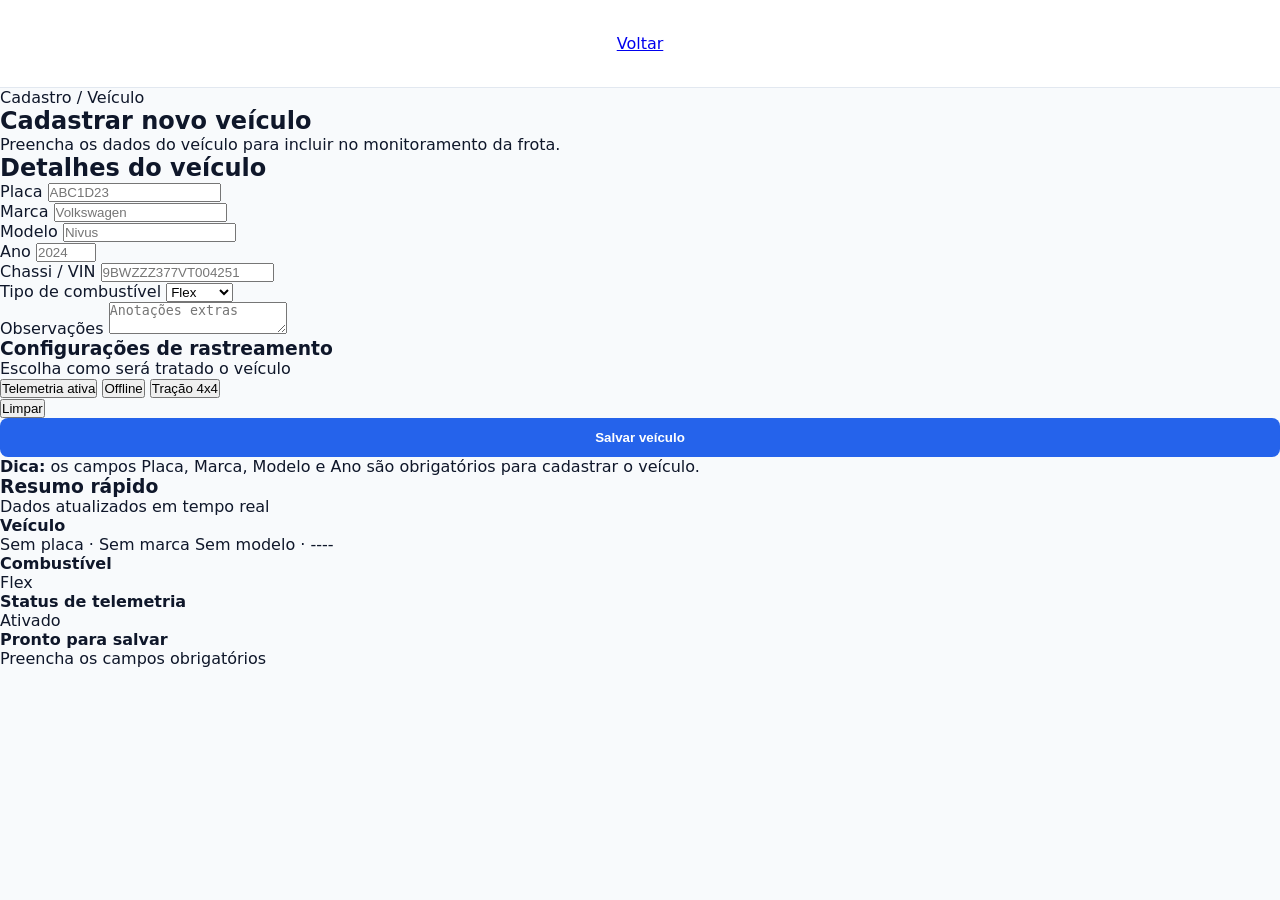
==== cadastro-veiculo.html @ 1d7da0a6 "Feat: Criação da tela Cadastro de Veiculo" ====
<!DOCTYPE html>
<html lang="pt-br">

<head>
    <meta charset="UTF-8">
    <meta name="viewport" content="width=device-width, initial-scale=1.0">
    <title>Cloko Tracking | Cadastro de Veículo</title>
    <link rel="stylesheet" href="./variables.css">
    <link rel="stylesheet" href="./footer.css">
    <link rel="stylesheet" href="./style.css">
    <link rel="stylesheet" href="./cadastroveiculo.css">
    <link rel="stylesheet" href="https://cdn.jsdelivr.net/npm/bootstrap-icons@1.10.5/font/bootstrap-icons.css">
</head>

<body>
    <header>
        <div class="navbar">
            <div class="container" style="display:flex; justify-content:space-between; align-items:center; padding: 18px 0;">
                <a href="./index.html" class="btn-secondary">Voltar</a>
            </div>
        </div>
    </header>

    <main>
        <section class="vehicle-registration-page">
            <div class="page-header">
                <div>
                    <div class="breadcrumbs">Cadastro / Veículo</div>
                    <h1>Cadastrar novo veículo</h1>
                    <p class="page-description">Preencha os dados do veículo para incluir no monitoramento da frota.</p>
                </div>
            </div>

            <div class="registration-grid">
                <div class="panel">
                    <h2>Detalhes do veículo</h2>

                    <form class="vehicle-form">
                        <div class="form-row">
                            <div class="field-group">
                                <label for="plate">Placa</label>
                                <input id="plate" name="plate" type="text" placeholder="ABC1D23" required>
                            </div>

                            <div class="field-group">
                                <label for="brand">Marca</label>
                                <input id="brand" name="brand" type="text" placeholder="Volkswagen" required>
                            </div>
                        </div>

                        <div class="form-row">
                            <div class="field-group">
                                <label for="model">Modelo</label>
                                <input id="model" name="model" type="text" placeholder="Nivus" required>
                            </div>

                            <div class="field-group">
                                <label for="year">Ano</label>
                                <input id="year" name="year" type="number" min="1990" max="2026" placeholder="2024" required>
                            </div>
                        </div>

                        <div class="form-row">
                            <div class="field-group">
                                <label for="vin">Chassi / VIN</label>
                                <input id="vin" name="vin" type="text" placeholder="9BWZZZ377VT004251">
                            </div>

                            <div class="field-group">
                                <label for="fuel">Tipo de combustível</label>
                                <select id="fuel" name="fuel">
                                    <option value="Flex">Flex</option>
                                    <option value="Diesel">Diesel</option>
                                    <option value="Elétrico">Elétrico</option>
                                    <option value="Gás">Gás</option>
                                </select>
                            </div>
                        </div>

                        <div class="form-row full">
                            <div class="field-group">
                                <label for="obs">Observações</label>
                                <textarea id="obs" name="obs" placeholder="Anotações extras"></textarea>
                            </div>
                        </div>

                        <div class="panel section-title">
                            <h3>Configurações de rastreamento</h3>
                            <span>Escolha como será tratado o veículo</span>
                        </div>

                        <div class="quick-toggle">
                            <button type="button" class="toggle-btn active" data-toggle="sim">Telemetria ativa</button>
                            <button type="button" class="toggle-btn" data-toggle="nao">Offline</button>
                            <button type="button" class="toggle-btn" data-toggle="truck">Tração 4x4</button>
                        </div>

                        <div class="form-actions">
                            <button type="reset" class="btn-secondary">Limpar</button>
                            <button type="submit" class="btn-primary">Salvar veículo</button>
                        </div>
                    </form>

                    <div class="help-note">
                        <strong>Dica:</strong> os campos Placa, Marca, Modelo e Ano são obrigatórios para cadastrar o veículo.
                    </div>
                </div>

                <aside class="panel summary-card">
                    <div class="section-title">
                        <h3>Resumo rápido</h3>
                        <span>Dados atualizados em tempo real</span>
                    </div>

                    <div class="summary-item highlight">
                        <strong>Veículo</strong>
                        <p class="summary-vehicle">Aguardando informações...</p>
                    </div>

                    <div class="summary-item">
                        <strong>Combustível</strong>
                        <p class="summary-fuel">Escolha o tipo de combustível</p>
                    </div>

                    <div class="summary-item">
                        <strong>Status de telemetria</strong>
                        <p class="summary-status">Ativado</p>
                    </div>

                    <div class="summary-item">
                        <strong>Pronto para salvar</strong>
                        <p class="summary-ready">Preencha os campos do formulário.</p>
                    </div>
                </aside>
            </div>
        </section>
    </main>

    <script>
        const form = document.querySelector('.vehicle-form');
        const summary = {
            vehicle: document.querySelector('.summary-vehicle'),
            fuel: document.querySelector('.summary-fuel'),
            status: document.querySelector('.summary-status'),
            ready: document.querySelector('.summary-ready')
        };

        const inputs = {
            plate: document.getElementById('plate'),
            brand: document.getElementById('brand'),
            model: document.getElementById('model'),
            year: document.getElementById('year'),
            fuel: document.getElementById('fuel'),
            obs: document.getElementById('obs')
        };

        const toggles = document.querySelectorAll('.quick-toggle button');
        let trackingStatus = 'Ativado';

        const updateSummary = () => {
            const plate = inputs.plate.value.trim() || 'Sem placa';
            const brand = inputs.brand.value.trim() || 'Sem marca';
            const model = inputs.model.value.trim() || 'Sem modelo';
            const year = inputs.year.value.trim() || '----';

            summary.vehicle.textContent = `${plate} · ${brand} ${model} · ${year}`;
            summary.fuel.textContent = inputs.fuel.value;
            summary.status.textContent = trackingStatus;
            summary.ready.textContent = (inputs.plate.value && inputs.brand.value && inputs.model.value && inputs.year.value)
                ? 'Pronto para salvar'
                : 'Preencha os campos obrigatórios';
        };

        toggles.forEach(button => {
            button.addEventListener('click', () => {
                toggles.forEach(btn => btn.classList.remove('active'));
                button.classList.add('active');

                if (button.dataset.toggle === 'sim') trackingStatus = 'Ativado';
                if (button.dataset.toggle === 'nao') trackingStatus = 'Offline';
                if (button.dataset.toggle === 'truck') trackingStatus = 'Tração 4x4';

                updateSummary();
            });
        });

        Object.values(inputs).forEach(input => {
            input.addEventListener('input', updateSummary);
        });

        form.addEventListener('submit', event => {
            event.preventDefault();

            if (!inputs.plate.value || !inputs.brand.value || !inputs.model.value || !inputs.year.value) {
                alert('Preencha os campos obrigatórios para cadastrar o veículo.');
                return;
            }

            alert(`Veículo ${inputs.plate.value.toUpperCase()} cadastrado com sucesso!`);
            form.reset();
            document.querySelector('.quick-toggle button[data-toggle="sim"]').click();
            updateSummary();
        });

        document.addEventListener('DOMContentLoaded', updateSummary);
    </script>
</body>

</html>
---- variables.css ----
* {
    margin: 0;
    padding: 0;
    box-sizing: border-box;
}
:root {
  --color-primary: #2563EB;
  --color-primary-hover: #1D4ED8;
  --color-secondary: #1E293B;
  --color-accent: #38BDF8;

  --color-success: #10B981;
  --color-error: #DC2626;
  --color-warning: #F59E0B;
  
  --status-offline: #9CA3AF;
  --status-offline-bg: #F3F4F6;

  --bg-app: #F8FAFC;
  --bg-panel: #FFFFFF;
  --bg-map-overlay: rgba(255, 255, 255, 0.9);
  --bg-input: #F1F5F9;

  --font-sans: 'Inter', system-ui, -apple-system, sans-serif;
  --font-mono: 'JetBrains Mono', 'Courier New', monospace;

  --text-primary: #0F172A;
  --text-secondary: #475569;
  --text-tertiary: #64748B;
  --text-inverse: #FFFFFF;

  --text-xs: 0.75rem;
  --text-sm: 0.875rem;
  --text-base: 1rem;
  --text-lg: 1.125rem;
  --text-xl: 1.25rem;
  --text-title: 2.5rem;

  --border-color: #E2E8F0;
  --border-radius-sm: 4px;
  --border-radius-md: 8px;
  --border-radius-lg: 12px;
  --border-radius-full: 5%;

  --space-1: 0.25rem;      
  --space-2: 0.5rem;       
  --space-3: 0.75rem;      
  --space-4: 1rem;
  --space-6: 1.5rem;
  --space-8: 2rem;
  --shadow-sm: 0 1px 2px 0 rgba(0, 0, 0, 0.05);
  --shadow-md: 0 4px 6px -1px rgba(0, 0, 0, 0.1);
}

@media (prefers-color-scheme: dark) {
  :root {
    --bg-app: #0F172A;
    --bg-panel: #1E293B;
    --text-primary: #F8FAFC;
    --text-secondary: #CBD5E1;
    --border-color: #334155;
  }
}
---- footer.css ----
.site-footer {
    width: 100%;
    background: var(--bg-app);
    color: var(--text-primary);
    font-size: 0.95rem;
    line-height: 1.5;
}

.site-footer .container {
    max-width: 1100px;
    margin: 0 auto;
    padding: 20px;
}

.footer-cta {
    background: linear-gradient(90deg, rgba(37, 99, 235, 0.05), rgba(56, 189, 248, 0.05));
    border-bottom: 1px solid var(--color-secondary);
    text-align: center;
}

.footer-cta h3 {
    color: var(--color-primary);
    margin-bottom: 5px;
}

.footer-content {
    display: flex;
    flex-wrap: wrap;
    gap: 40px;
    padding-top: 40px !important;
}

.footer-col {
    flex: 1;
    min-width: 200px;
}

.footer-col.about {
    flex: 1.5;
}

.footer-col h4,
.footer-col h5 {
    color: var(--color-primary);
    margin-bottom: 15px;
}

.footer-col ul {
    list-style: none;
    padding: 0;
}

.footer-col li {
    margin-bottom: 8px;
}

.footer-col a {
    color: inherit;
    text-decoration: none;
    transition: 0.2s;
}

.footer-col a:hover {
    color: var(--color-primary);
    text-decoration: underline;
}

.contact-form {
    display: flex;
    gap: 8px;
    margin: 15px 0;
}

.contact-form input {
    flex: 1;
    padding: 8px 12px;
    border: 1px solid var(--color-secondary);
    border-radius: 6px;
    background: #fff;
}

.btn-footer {
    background: var(--color-primary);
    color: white;
    border: none;
    padding: 8px 16px;
    border-radius: 6px;
    cursor: pointer;
}

.socials {
    display: flex;
    gap: 10px;
}

.socials a {
    width: 32px;
    height: 32px;
    display: flex;
    align-items: center;
    justify-content: center;
    background: var(--color-secondary);
    border-radius: 4px;
    font-size: 12px;
    font-weight: bold;
}

.footer-meta {
    display: flex;
    justify-content: space-between;
    align-items: center;
    border-top: 1px solid var(--color-secondary);
    margin-top: 30px !important;
    padding: 20px !important;
    flex-wrap: wrap;
    gap: 15px;
}

.footer-links {
    display: flex;
    gap: 20px;
}

@media (max-width: 768px) {

    .footer-content,
    .footer-meta {
        flex-direction: column;
        text-align: center;
    }

    .contact-form {
        flex-direction: column;
    }

    .socials {
        justify-content: center;
    }

    .footer-links {
        justify-content: center;
    }
}
---- style.css ----
body {
    font-family: var(--font-sans);
    background-color: var(--bg-app);
    color: var(--text-primary);
    min-height: 100vh;
}

/* Navbar */
.navbar {
    width: 100%;
    display: flex;
    justify-content: space-around;
    align-items: center;
    padding: var(--space-4);
    background-color: var(--bg-panel);
    border-bottom: 1px solid var(--border-color);
}

.navbar-left {
    display: flex;
    justify-content: space-around;
    align-items: center;
}

.navbar-left > a {
    margin: 0;
}

.navbar-center {
    /* flex: 1; */
    justify-content: center;
}

.navbar-left {
    gap: 16px;
}

.logo {
    width: 100px;
}

.search-bar {
    background-color: var(--status-offline);
    display: flex;
    align-items: center;
    gap: 8px;
    padding: 8px;
    border-radius: 14px;
}

.search-bar input{
    background-color: var(--status-offline);
    border: none;
    background: transparent;
    outline: none;
    
}

.nav-item {
    margin-left: var(--space-4);
    text-decoration: none;
    color: var(--text-primary);
    font-weight: 500;
}

.nav-item:hover {
    color: var(--color-primary);
}

/* Main */
.content {
    height: 90vh;
}

.introduction {
    display: flex;
    align-items: center;
    justify-content: space-between;
    gap: var(--space-8);
    padding: 0 8rem;
    min-height: 100vh;
}

.form-container {
    display: flex;
    flex-direction: column;
    justify-content: center;
}

.image-container {
    width: 50%;
    height: 60vh;
    background-color: var(--bg-input);
    border-radius: var(--border-radius-lg);
    border: 2px dashed var(--border-color);
}

.title {
    font-size: var(--text-title);
    color: var(--text-primary);
    font-weight: 800;
    line-height: 1.2;
    margin-bottom: var(--space-3);
    letter-spacing: -0.02em;
}

.title-legend {
    font-size: var(--text-lg);
    color: var(--text-secondary);
    line-height: 1.6;
    margin-bottom: var(--space-8);
    max-width: 90%;
}

.form-inputs-container {
    display: flex;
    flex-direction: column;
    gap: var(--space-4);
    max-width: 420px;
}

.form-inputs-container input {
    width: 100%;
    padding: var(--space-3) var(--space-4);
    font-size: var(--text-base);
    font-family: var(--font-sans);
    color: var(--text-primary);
    background-color: var(--bg-input);
    border: 1px solid var(--border-color);
    border-radius: var(--border-radius-md);
    outline: none;
    transition: all 0.2s ease-in-out;
}

.form-inputs-container input::placeholder {
    color: var(--text-tertiary);
}

.form-inputs-container input:focus {
    border-color: var(--color-primary);
    background-color: var(--bg-panel);
    box-shadow: 0 0 0 3px rgba(37, 99, 235, 0.2);
}

.btn-login {
    background-color: var(--color-primary);
    color: var(--text-inverse);
    font-size: var(--text-base);
    font-weight: 600;
    font-family: var(--font-sans);
    padding: var(--space-3) var(--space-4);
    margin-top: var(--space-2);
    border: none;
    border-radius: var(--border-radius-md);
    cursor: pointer;
    transition: all 0.2s ease;
    box-shadow: var(--shadow-sm);
    display: flex;
    justify-content: center;
    align-items: center;
}

.btn-login:hover {
    background-color: var(--color-primary-hover);
    box-shadow: var(--shadow-md);
    transform: translateY(-1px);
}

.btn-login:active {
    transform: translateY(1px);
}

.pricing {
    padding: var(--space-8) 20px;
    background: var(--bg-app);
}

.pricing-header {
    text-align: center;
    margin-bottom: var(--space-8);
}

.pricing-header h2 {
    font-size: var(--text-title);
    color: var(--text-primary);
    margin-bottom: var(--space-2);
}

.pricing-header p {
    color: var(--text-secondary);
}

.pricing-container {
    max-width: 1100px;
    margin: 0 auto;
    display: flex;
    flex-wrap: wrap;
    gap: var(--space-6);
    justify-content: center;
    align-items: stretch;
}

.pricing-card {
    flex: 1 1 calc(33.333% - var(--space-6));
    min-width: 280px;
    background: var(--bg-panel);
    border: 1px solid var(--border-color);
    border-radius: var(--border-radius-lg);
    padding: var(--space-8);
    display: flex;
    flex-direction: column;
    transition: transform 0.2s ease, box-shadow 0.2s ease;
}

.pricing-card:hover {
    transform: translateY(-4px);
    box-shadow: var(--shadow-md);
}

.pricing-card.featured {
    border: 2px solid var(--color-primary);
    position: relative;
    box-shadow: var(--shadow-md);
}

.pricing-card.featured .badge {
    position: absolute;
    top: -12px;
    left: 50%;
    transform: translateX(-50%);
    background: var(--color-primary);
    color: var(--text-inverse);
    padding: 4px 12px;
    border-radius: 20px;
    font-size: var(--text-xs);
    font-weight: 600;
}

.card-header h4 {
    color: var(--text-secondary);
    font-size: var(--text-lg);
    margin-bottom: var(--space-4);
}

.price {
    font-size: var(--text-title);
    font-weight: 700;
    color: var(--text-primary);
    margin-bottom: var(--space-6);
}

.price span {
    font-size: var(--text-sm);
    color: var(--text-tertiary);
    font-weight: 400;
}

.features {
    list-style: none;
    padding: 0;
    margin-bottom: var(--space-8);
    flex-grow: 1;
}

.features li {
    display: flex;
    align-items: center;
    gap: 8px;
    margin-bottom: var(--space-3);
    font-size: var(--text-sm);
    color: var(--text-secondary);
}

.features li i {
    color: var(--color-success);
    font-size: 1.1rem;
}

.features li.disabled {
    opacity: 0.5;
    text-decoration: line-through;
}

.features li.disabled i {
    color: var(--status-offline);
}

.btn-primary {
    width: 100%;
    background: var(--color-primary);
    color: var(--text-inverse);
    border: none;
    padding: var(--space-3) var(--space-4);
    border-radius: var(--border-radius-md);
    font-weight: 600;
    cursor: pointer;
    transition: background 0.2s;
}

.btn-primary:hover {
    background: var(--color-primary-hover);
}

@media (max-width: 900px) {
    .pricing-card {
        flex: 1 1 calc(50% - var(--space-6));
    }
}

@media (max-width: 600px) {
    .pricing-card {
        flex: 1 1 100%;
    }

    .pricing-header h2 {
        font-size: var(--text-xl);
    }
}

.price-wrapper {
    display: flex;
    flex-direction: column;
    margin-bottom: var(--space-6);
    min-height: 80px;
}

.old-price {
    font-size: var(--text-base);
    color: var(--text-tertiary);
    text-decoration: line-through;
    margin-bottom: 2px;
}

.price-wrapper .price {
    margin-bottom: 0;
}

.pricing-card:not(:has(.old-price)) .price-wrapper {
    justify-content: flex-end;
}
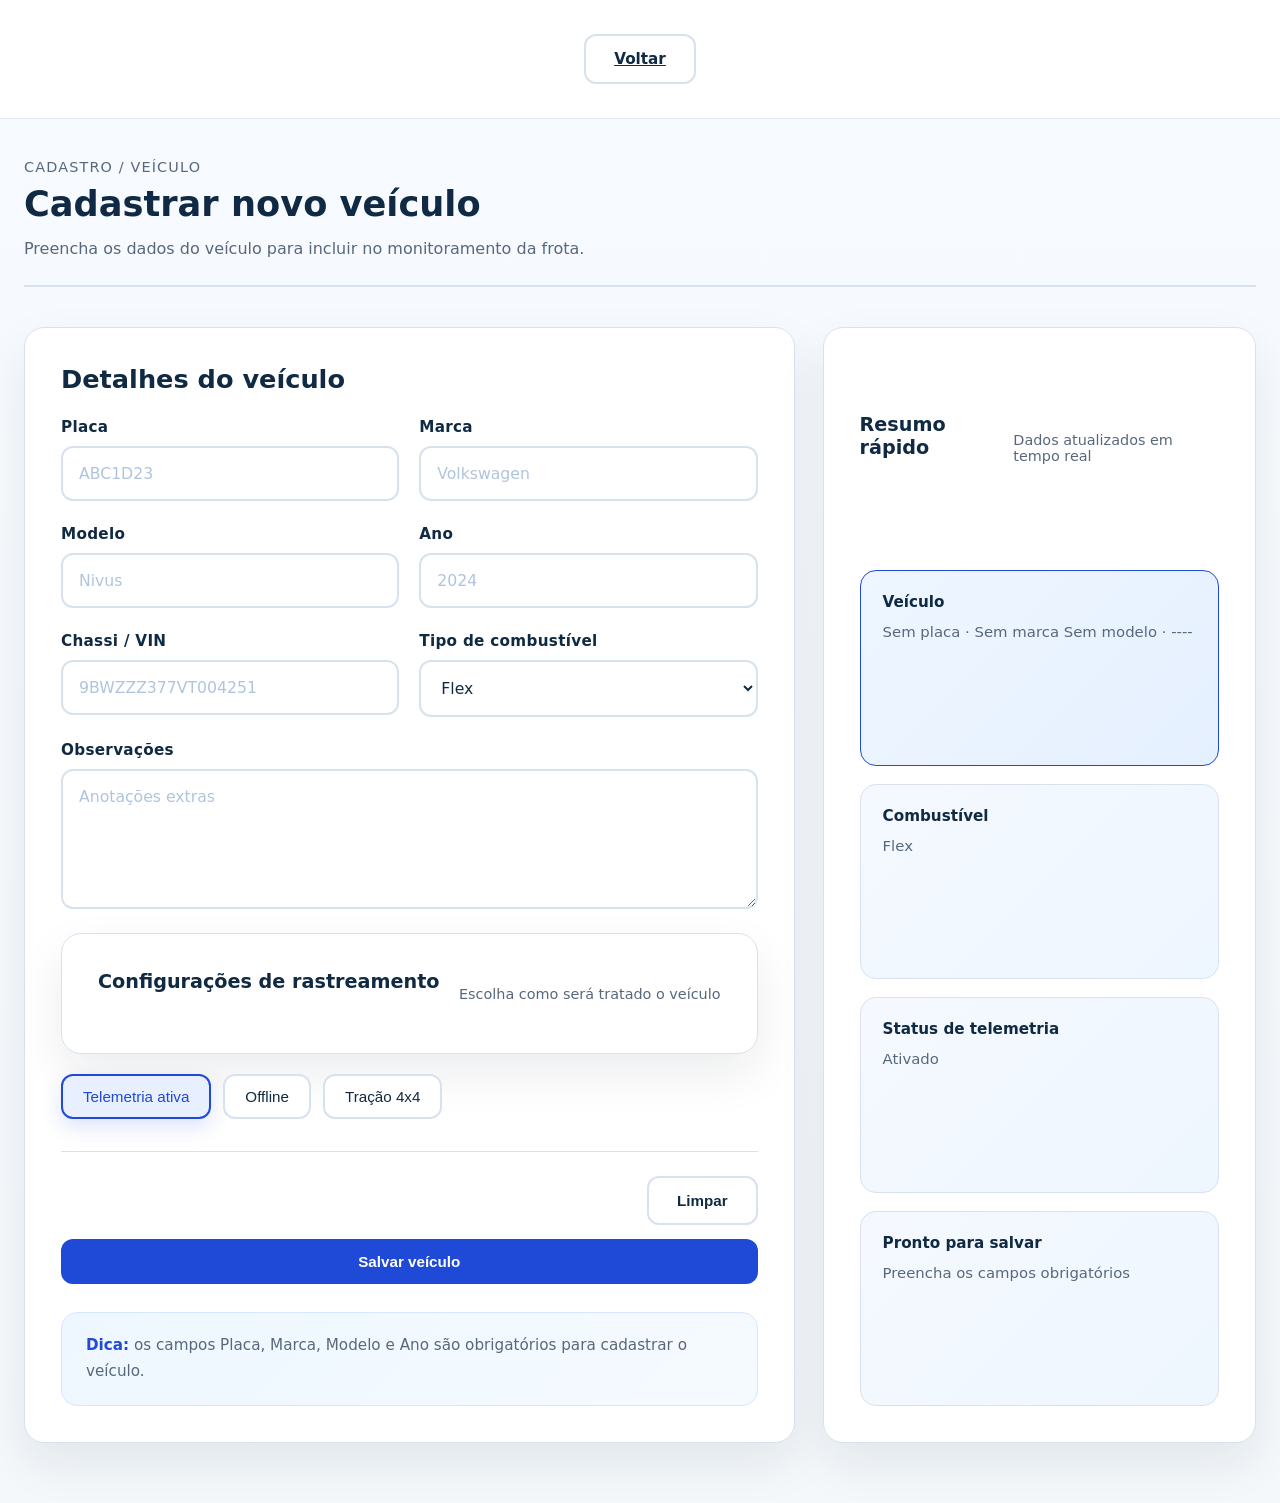
==== commit b25bb652: "Corrigido link no html cadastro de veiculo" ====
--- a/cadastro-veiculo.html
+++ b/cadastro-veiculo.html
@@ -8,7 +8,7 @@
     <link rel="stylesheet" href="./variables.css">
     <link rel="stylesheet" href="./footer.css">
     <link rel="stylesheet" href="./style.css">
-    <link rel="stylesheet" href="./cadastroveiculo.css">
+    <link rel="stylesheet" href="./cadastro-veiculo.css">
     <link rel="stylesheet" href="https://cdn.jsdelivr.net/npm/bootstrap-icons@1.10.5/font/bootstrap-icons.css">
 </head>
 
--- a/cadastro-veiculo.css
+++ b/cadastro-veiculo.css
@@ -0,0 +1,343 @@
+:root {
+    --bg: #f4f8fb;
+    --surface: #ffffff;
+    --primary: #1f4ad8;
+    --primary-soft: #e8efff;
+    --secondary: #34a853;
+    --accent: #f5a623;
+    --text: #102a43;
+    --muted: #58687c;
+    --border: #d8e2ef;
+    --shadow: 0 20px 48px rgba(15, 23, 42, 0.08);
+}
+
+body {
+    background: linear-gradient(180deg, #f7fbff 0%, var(--bg) 100%);
+    color: var(--text);
+    font-family: 'Inter', system-ui, sans-serif;
+    margin: 0;
+    min-height: 100vh;
+}
+
+.vehicle-registration-page {
+    padding: 40px 24px 60px;
+    max-width: 1400px;
+    margin: 0 auto;
+}
+
+.page-header {
+    display: flex;
+    align-items: center;
+    justify-content: space-between;
+    gap: 30px;
+    margin-bottom: 40px;
+    border-bottom: 2px solid var(--border);
+    padding-bottom: 24px;
+}
+
+.page-header > div {
+    flex: 1;
+}
+
+.page-header .breadcrumbs {
+    color: var(--muted);
+    font-size: 0.9rem;
+    text-transform: uppercase;
+    letter-spacing: 0.08em;
+    margin-bottom: 10px;
+}
+
+.page-header h1 {
+    margin: 0;
+    font-size: 2.2rem;
+    line-height: 1.1;
+    color: var(--text);
+}
+
+.page-description {
+    max-width: 600px;
+    color: var(--muted);
+    font-size: 1rem;
+    margin-top: 12px;
+    line-height: 1.6;
+}
+
+.registration-grid {
+    display: grid;
+    grid-template-columns: 1.6fr 0.9fr;
+    gap: 28px;
+}
+
+.panel {
+    background: var(--surface);
+    border: 1px solid var(--border);
+    border-radius: 20px;
+    box-shadow: var(--shadow);
+    padding: 36px;
+}
+
+.panel h2,
+.panel h3 {
+    margin: 0 0 24px;
+    color: var(--text);
+}
+
+.panel h2 {
+    font-size: 1.6rem;
+    font-weight: 700;
+}
+
+.panel h3 {
+    font-size: 1.2rem;
+    font-weight: 600;
+}
+
+.form-row {
+    display: grid;
+    grid-template-columns: repeat(2, minmax(0, 1fr));
+    gap: 20px;
+    margin-bottom: 24px;
+}
+
+.form-row.full {
+    grid-template-columns: 1fr;
+}
+
+.field-group {
+    display: flex;
+    flex-direction: column;
+    gap: 10px;
+}
+
+.field-group label {
+    font-size: 0.95rem;
+    color: var(--text);
+    font-weight: 600;
+    letter-spacing: 0.02em;
+}
+
+.field-group input,
+.field-group select,
+.field-group textarea {
+    width: 100%;
+    border: 2px solid var(--border);
+    border-radius: 12px;
+    padding: 16px 16px;
+    background: #fff;
+    color: var(--text);
+    font-size: 0.98rem;
+    font-family: 'Inter', system-ui, sans-serif;
+    transition: all 0.3s ease;
+}
+
+.field-group input::placeholder,
+.field-group select::placeholder,
+.field-group textarea::placeholder {
+    color: #b0c4de;
+}
+
+.field-group input:hover,
+.field-group select:hover,
+.field-group textarea:hover {
+    border-color: #a8c5ff;
+    background: #fafbff;
+}
+
+.field-group input:focus,
+.field-group select:focus,
+.field-group textarea:focus {
+    outline: none;
+    border-color: var(--primary);
+    box-shadow: 0 0 0 5px rgba(31, 74, 216, 0.15);
+    background: #fff;
+}
+
+.field-group textarea {
+    min-height: 140px;
+    resize: vertical;
+}
+
+.section-divider {
+    margin: 32px 0;
+    border-top: 1px solid var(--border);
+    padding-top: 28px;
+}
+
+.quick-toggle {
+    display: flex;
+    flex-wrap: wrap;
+    gap: 12px;
+    margin-top: 12px;
+}
+
+.quick-toggle button {
+    border: 2px solid var(--border);
+    border-radius: 12px;
+    background: #fff;
+    color: var(--text);
+    padding: 12px 20px;
+    cursor: pointer;
+    font-weight: 500;
+    font-size: 0.95rem;
+    transition: all 0.25s ease;
+}
+
+.quick-toggle button:hover {
+    border-color: #a8c5ff;
+    background: #f5f8ff;
+}
+
+.quick-toggle button.active {
+    border-color: var(--primary);
+    background: var(--primary-soft);
+    color: var(--primary);
+    box-shadow: 0 8px 20px rgba(31, 74, 216, 0.15);
+}
+
+.panel .section-title {
+    display: flex;
+    align-items: center;
+    justify-content: space-between;
+    gap: 16px;
+    margin-bottom: 20px;
+}
+
+.panel .section-title span {
+    color: var(--muted);
+    font-size: 0.9rem;
+}
+
+.summary-card {
+    display: grid;
+    gap: 18px;
+}
+
+.summary-card .summary-item {
+    background: linear-gradient(135deg, #f5f9ff 0%, #eef6ff 100%);
+    border-radius: 16px;
+    padding: 22px;
+    border: 1px solid var(--border);
+    transition: all 0.3s ease;
+}
+
+.summary-card .summary-item:hover {
+    border-color: var(--primary-soft);
+    box-shadow: 0 6px 16px rgba(31, 74, 216, 0.08);
+}
+
+.summary-card .summary-item strong {
+    display: block;
+    margin-bottom: 10px;
+    color: var(--text);
+    font-size: 0.95rem;
+}
+
+.summary-card .summary-item p {
+    margin: 0;
+    color: var(--muted);
+    font-size: 0.93rem;
+    line-height: 1.6;
+}
+
+.summary-card .summary-item.highlight {
+    background: linear-gradient(135deg, #eef6ff 0%, #e5f0ff 100%);
+    border-color: var(--primary);
+}
+
+.form-actions {
+    display: flex;
+    align-items: center;
+    justify-content: flex-end;
+    gap: 14px;
+    margin-top: 32px;
+    padding-top: 24px;
+    border-top: 1px solid var(--border);
+    flex-wrap: wrap;
+}
+
+.btn-secondary,
+.btn-primary {
+    border: none;
+    border-radius: 12px;
+    padding: 14px 28px;
+    font-weight: 600;
+    cursor: pointer;
+    transition: all 0.3s ease;
+    font-size: 0.95rem;
+}
+
+.btn-secondary {
+    background: #fff;
+    color: var(--text);
+    border: 2px solid var(--border);
+}
+
+.btn-secondary:hover {
+    border-color: var(--muted);
+    background: #f8f9fa;
+}
+
+.btn-primary {
+    background: var(--primary);
+    color: #fff;
+}
+
+.btn-primary:hover {
+    background: #1839a8;
+    box-shadow: 0 12px 32px rgba(31, 74, 216, 0.25);
+    transform: translateY(-2px);
+}
+
+.help-note {
+    margin-top: 28px;
+    padding: 20px 24px;
+    border-radius: 16px;
+    background: linear-gradient(135deg, #eef7ff 0%, #f5faff 100%);
+    color: var(--muted);
+    border: 1px solid #d7e6ff;
+    font-size: 0.95rem;
+    line-height: 1.7;
+}
+
+.help-note strong {
+    color: var(--primary);
+    font-weight: 600;
+}
+
+@media (max-width: 1024px) {
+    .registration-grid {
+        grid-template-columns: 1fr;
+    }
+
+    .form-row {
+        grid-template-columns: 1fr;
+    }
+
+    .page-header {
+        flex-direction: column;
+        align-items: flex-start;
+    }
+}
+
+@media (max-width: 768px) {
+    .vehicle-registration-page {
+        padding: 28px 16px 48px;
+    }
+
+    .panel {
+        padding: 24px;
+    }
+
+    .page-header h1 {
+        font-size: 1.8rem;
+    }
+
+    .form-actions {
+        flex-direction: column-reverse;
+    }
+
+    .form-actions button,
+    .form-actions a {
+        width: 100%;
+    }
+}
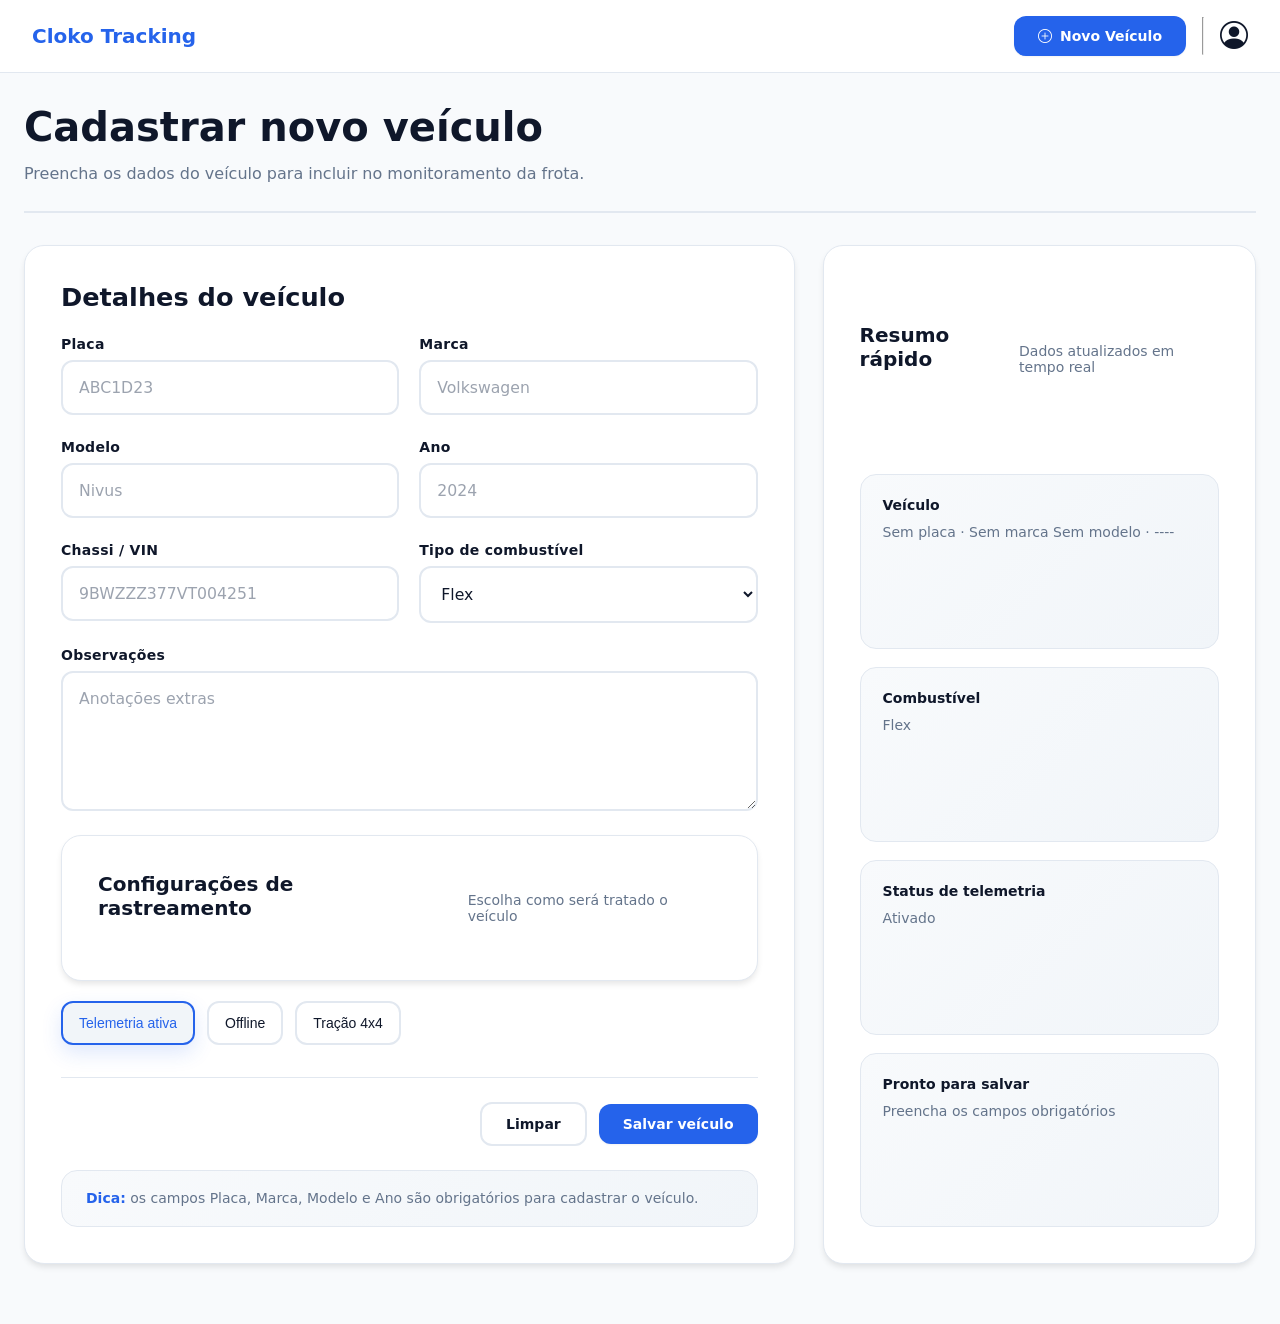
==== commit bc12f572: "refator: refatora css para usar as variáveis do projeto" ====
--- a/cadastro-veiculo.html
+++ b/cadastro-veiculo.html
@@ -6,8 +6,8 @@
     <meta name="viewport" content="width=device-width, initial-scale=1.0">
     <title>Cloko Tracking | Cadastro de Veículo</title>
     <link rel="stylesheet" href="./variables.css">
-    <link rel="stylesheet" href="./footer.css">
-    <link rel="stylesheet" href="./style.css">
+    <link rel="stylesheet" href="./static/css/base.css">
+    <link rel="stylesheet" href="./static/css/navbar.css">
     <link rel="stylesheet" href="./cadastro-veiculo.css">
     <link rel="stylesheet" href="https://cdn.jsdelivr.net/npm/bootstrap-icons@1.10.5/font/bootstrap-icons.css">
 </head>
@@ -15,8 +15,20 @@
 <body>
     <header>
         <div class="navbar">
-            <div class="container" style="display:flex; justify-content:space-between; align-items:center; padding: 18px 0;">
-                <a href="./index.html" class="btn-secondary">Voltar</a>
+            <a href="./pages/dashboard/dashboard.html">
+                <h1>Cloko Tracking</h1>
+            </a>
+            <div class="navbar-tools">
+                <button class="btn btn btn-primary">
+                    <i class="bi bi-plus-circle"></i>
+                    Novo Veículo
+                </button>
+                <hr>
+                <div>
+                    <a class="navbar-profile-link" href="./config.html">
+                        <i class="bi bi-person-circle"></i>
+                    </a>
+                </div>
             </div>
         </div>
     </header>
@@ -25,7 +37,6 @@
         <section class="vehicle-registration-page">
             <div class="page-header">
                 <div>
-                    <div class="breadcrumbs">Cadastro / Veículo</div>
                     <h1>Cadastrar novo veículo</h1>
                     <p class="page-description">Preencha os dados do veículo para incluir no monitoramento da frota.</p>
                 </div>
@@ -96,8 +107,8 @@
                         </div>
 
                         <div class="form-actions">
-                            <button type="reset" class="btn-secondary">Limpar</button>
-                            <button type="submit" class="btn-primary">Salvar veículo</button>
+                            <button type="reset" class="btn btn-secondary">Limpar</button>
+                            <button type="submit" class="btn btn-primary">Salvar veículo</button>
                         </div>
                     </form>
 
--- a/variables.css
+++ b/variables.css
@@ -55,6 +55,7 @@
 @media (prefers-color-scheme: dark) {
   :root {
     --bg-app: #0F172A;
+    --bg-input: #0F172A;
     --bg-panel: #1E293B;
     --text-primary: #F8FAFC;
     --text-secondary: #CBD5E1;
--- a/static/css/base.css
+++ b/static/css/base.css
@@ -0,0 +1,44 @@
+body {
+    font-family: var(--font-sans);
+    background-color: var(--bg-app);
+    color: var(--text-primary);
+    margin: 0;
+}
+
+.text-warning {
+    color: var(--color-warning);
+}
+
+.text-error {
+    color: var(--color-error);
+}
+
+.font-bold {
+    font-weight: bold;
+}
+
+.btn {
+    font-family: inherit;
+    padding: var(--space-2) var(--space-4);
+    border-radius: var(--border-radius-md);
+    font-size: var(--text-sm);
+    font-weight: 600;
+    cursor: pointer;
+    border: none;
+    transition: all 0.2s ease;
+    display: inline-flex;
+    align-items: center;
+    gap: var(--space-2);
+}
+
+.btn-primary {
+    background-color: var(--color-primary);
+    color: var(--text-inverse);
+    box-shadow: var(--shadow-sm);
+}
+
+.btn-primary:hover {
+    background-color: var(--color-primary-hover);
+    transform: translateY(-1px);
+    box-shadow: var(--shadow-md);
+}
--- a/static/css/navbar.css
+++ b/static/css/navbar.css
@@ -0,0 +1,46 @@
+:root {
+    --navbar-profile-size: 1.75rem;
+}
+
+.navbar {
+    background-color: var(--bg-panel);
+    padding: var(--space-4) var(--space-8);
+    border-bottom: 1px solid var(--border-color);
+    display: flex;
+    justify-content: space-between;
+    align-items: center;
+    position: sticky;
+    top: 0;
+    z-index: 20;
+}
+
+.navbar>a {
+    text-decoration: none;
+}
+
+.navbar h1 {
+    text-decoration: none;
+    font-size: var(--text-xl);
+    font-weight: 600;
+    color: var(--color-primary);
+    margin: 0;
+}
+
+
+.navbar-tools {
+    display: flex;
+    gap: var(--space-4);
+    align-items: center;
+}
+
+.navbar-tools>hr {
+    height: calc(var(--navbar-profile-size) + 10px);
+}
+
+.navbar-profile-link {
+    font-size: var(--navbar-profile-size);
+    color: var(--text-primary);
+    display: block;
+    height: 100%;
+    text-decoration: none;
+}
--- a/cadastro-veiculo.css
+++ b/cadastro-veiculo.css
@@ -1,26 +1,5 @@
-:root {
-    --bg: #f4f8fb;
-    --surface: #ffffff;
-    --primary: #1f4ad8;
-    --primary-soft: #e8efff;
-    --secondary: #34a853;
-    --accent: #f5a623;
-    --text: #102a43;
-    --muted: #58687c;
-    --border: #d8e2ef;
-    --shadow: 0 20px 48px rgba(15, 23, 42, 0.08);
-}
-
-body {
-    background: linear-gradient(180deg, #f7fbff 0%, var(--bg) 100%);
-    color: var(--text);
-    font-family: 'Inter', system-ui, sans-serif;
-    margin: 0;
-    min-height: 100vh;
-}
-
 .vehicle-registration-page {
-    padding: 40px 24px 60px;
+    padding: var(--space-8) var(--space-6) 60px;
     max-width: 1400px;
     margin: 0 auto;
 }
@@ -30,9 +9,9 @@
     align-items: center;
     justify-content: space-between;
     gap: 30px;
-    margin-bottom: 40px;
-    border-bottom: 2px solid var(--border);
-    padding-bottom: 24px;
+    margin-bottom: var(--space-8);
+    border-bottom: 2px solid var(--border-color);
+    padding-bottom: var(--space-6);
 }
 
 .page-header > div {
@@ -40,25 +19,25 @@
 }
 
 .page-header .breadcrumbs {
-    color: var(--muted);
-    font-size: 0.9rem;
+    color: var(--text-tertiary);
+    font-size: var(--text-sm);
     text-transform: uppercase;
     letter-spacing: 0.08em;
-    margin-bottom: 10px;
+    margin-bottom: var(--space-2);
 }
 
 .page-header h1 {
     margin: 0;
-    font-size: 2.2rem;
+    font-size: var(--text-title);
     line-height: 1.1;
-    color: var(--text);
+    color: var(--text-primary);
 }
 
 .page-description {
     max-width: 600px;
-    color: var(--muted);
-    font-size: 1rem;
-    margin-top: 12px;
+    color: var(--text-tertiary);
+    font-size: var(--text-base);
+    margin-top: var(--space-3);
     line-height: 1.6;
 }
 
@@ -69,17 +48,17 @@
 }
 
 .panel {
-    background: var(--surface);
-    border: 1px solid var(--border);
+    background: var(--bg-panel);
+    border: 1px solid var(--border-color);
     border-radius: 20px;
-    box-shadow: var(--shadow);
+    box-shadow: var(--shadow-md);
     padding: 36px;
 }
 
 .panel h2,
 .panel h3 {
-    margin: 0 0 24px;
-    color: var(--text);
+    margin: 0 0 var(--space-6);
+    color: var(--text-primary);
 }
 
 .panel h2 {
@@ -88,7 +67,7 @@
 }
 
 .panel h3 {
-    font-size: 1.2rem;
+    font-size: var(--text-xl);
     font-weight: 600;
 }
 
@@ -96,7 +75,7 @@
     display: grid;
     grid-template-columns: repeat(2, minmax(0, 1fr));
     gap: 20px;
-    margin-bottom: 24px;
+    margin-bottom: var(--space-6);
 }
 
 .form-row.full {
@@ -106,12 +85,12 @@
 .field-group {
     display: flex;
     flex-direction: column;
-    gap: 10px;
+    gap: var(--space-2);
 }
 
 .field-group label {
-    font-size: 0.95rem;
-    color: var(--text);
+    font-size: var(--text-sm);
+    color: var(--text-primary);
     font-weight: 600;
     letter-spacing: 0.02em;
 }
@@ -120,36 +99,36 @@
 .field-group select,
 .field-group textarea {
     width: 100%;
-    border: 2px solid var(--border);
-    border-radius: 12px;
-    padding: 16px 16px;
-    background: #fff;
-    color: var(--text);
+    border: 2px solid var(--border-color);
+    border-radius: var(--border-radius-lg);
+    padding: var(--space-4);
+    background: var(--bg-panel);
+    color: var(--text-primary);
     font-size: 0.98rem;
-    font-family: 'Inter', system-ui, sans-serif;
+    font-family: var(--font-sans);
     transition: all 0.3s ease;
 }
 
 .field-group input::placeholder,
 .field-group select::placeholder,
 .field-group textarea::placeholder {
-    color: #b0c4de;
+    color: var(--status-offline);
 }
 
 .field-group input:hover,
 .field-group select:hover,
 .field-group textarea:hover {
-    border-color: #a8c5ff;
-    background: #fafbff;
+    border-color: var(--color-accent);
+    background: var(--bg-app);
 }
 
 .field-group input:focus,
 .field-group select:focus,
 .field-group textarea:focus {
     outline: none;
-    border-color: var(--primary);
-    box-shadow: 0 0 0 5px rgba(31, 74, 216, 0.15);
-    background: #fff;
+    border-color: var(--color-primary);
+    box-shadow: 0 0 0 5px rgba(37, 99, 235, 0.15);
+    background: var(--bg-panel);
 }
 
 .field-group textarea {
@@ -158,53 +137,53 @@
 }
 
 .section-divider {
-    margin: 32px 0;
-    border-top: 1px solid var(--border);
+    margin: var(--space-8) 0;
+    border-top: 1px solid var(--border-color);
     padding-top: 28px;
 }
 
 .quick-toggle {
     display: flex;
     flex-wrap: wrap;
-    gap: 12px;
-    margin-top: 12px;
+    gap: var(--space-3);
+    margin-top: var(--space-3);
 }
 
 .quick-toggle button {
-    border: 2px solid var(--border);
-    border-radius: 12px;
-    background: #fff;
-    color: var(--text);
-    padding: 12px 20px;
+    border: 2px solid var(--border-color);
+    border-radius: var(--border-radius-lg);
+    background: var(--bg-panel);
+    color: var(--text-primary);
+    padding: var(--space-3) var(--space-4);
     cursor: pointer;
     font-weight: 500;
-    font-size: 0.95rem;
+    font-size: var(--text-sm);
     transition: all 0.25s ease;
 }
 
 .quick-toggle button:hover {
-    border-color: #a8c5ff;
-    background: #f5f8ff;
+    border-color: var(--color-accent);
+    background: var(--bg-app);
 }
 
 .quick-toggle button.active {
-    border-color: var(--primary);
-    background: var(--primary-soft);
-    color: var(--primary);
-    box-shadow: 0 8px 20px rgba(31, 74, 216, 0.15);
+    border-color: var(--color-primary);
+    background: var(--bg-input);
+    color: var(--color-primary);
+    box-shadow: 0 8px 20px rgba(37, 99, 235, 0.15);
 }
 
 .panel .section-title {
     display: flex;
     align-items: center;
     justify-content: space-between;
-    gap: 16px;
+    gap: var(--space-4);
     margin-bottom: 20px;
 }
 
 .panel .section-title span {
-    color: var(--muted);
-    font-size: 0.9rem;
+    color: var(--text-tertiary);
+    font-size: var(--text-sm);
 }
 
 .summary-card {
@@ -213,94 +192,87 @@
 }
 
 .summary-card .summary-item {
-    background: linear-gradient(135deg, #f5f9ff 0%, #eef6ff 100%);
+    background: linear-gradient(135deg, var(--bg-app) 0%, var(--bg-input) 100%);
     border-radius: 16px;
     padding: 22px;
-    border: 1px solid var(--border);
+    border: 1px solid var(--border-color);
     transition: all 0.3s ease;
 }
 
 .summary-card .summary-item:hover {
-    border-color: var(--primary-soft);
-    box-shadow: 0 6px 16px rgba(31, 74, 216, 0.08);
+    border-color: var(--color-accent);
+    box-shadow: 0 6px 16px rgba(37, 99, 235, 0.08);
 }
 
 .summary-card .summary-item strong {
     display: block;
-    margin-bottom: 10px;
-    color: var(--text);
-    font-size: 0.95rem;
+    margin-bottom: var(--space-2);
+    color: var(--text-primary);
+    font-size: var(--text-sm);
 }
 
 .summary-card .summary-item p {
     margin: 0;
-    color: var(--muted);
-    font-size: 0.93rem;
+    color: var(--text-tertiary);
+    font-size: var(--text-sm);
     line-height: 1.6;
-}
-
-.summary-card .summary-item.highlight {
-    background: linear-gradient(135deg, #eef6ff 0%, #e5f0ff 100%);
-    border-color: var(--primary);
 }
 
 .form-actions {
     display: flex;
     align-items: center;
     justify-content: flex-end;
-    gap: 14px;
-    margin-top: 32px;
-    padding-top: 24px;
-    border-top: 1px solid var(--border);
+    gap: var(--space-3);
+    margin-top: var(--space-8);
+    padding-top: var(--space-6);
+    border-top: 1px solid var(--border-color);
     flex-wrap: wrap;
 }
 
-.btn-secondary,
-.btn-primary {
-    border: none;
-    border-radius: 12px;
-    padding: 14px 28px;
+.btn-secondary {
+    background: var(--bg-panel);
+    color: var(--text-primary);
+    border: 2px solid var(--border-color);
+    border-radius: var(--border-radius-lg);
+    padding: var(--space-3) var(--space-6);
     font-weight: 600;
     cursor: pointer;
     transition: all 0.3s ease;
-    font-size: 0.95rem;
-}
-
-.btn-secondary {
-    background: #fff;
-    color: var(--text);
-    border: 2px solid var(--border);
 }
 
 .btn-secondary:hover {
-    border-color: var(--muted);
-    background: #f8f9fa;
+    border-color: var(--text-tertiary);
+    background: var(--bg-app);
 }
 
 .btn-primary {
-    background: var(--primary);
-    color: #fff;
+    background: var(--color-primary);
+    color: var(--text-inverse);
+    border-radius: var(--border-radius-lg);
+    padding: var(--space-3) var(--space-6);
+    font-weight: 600;
+    cursor: pointer;
+    transition: all 0.3s ease;
 }
 
 .btn-primary:hover {
-    background: #1839a8;
-    box-shadow: 0 12px 32px rgba(31, 74, 216, 0.25);
-    transform: translateY(-2px);
+    background: var(--color-primary-hover);
+    box-shadow: 0 12px 32px rgba(37, 99, 235, 0.25);
 }
 
 .help-note {
-    margin-top: 28px;
-    padding: 20px 24px;
+    margin-top: var(--space-6);
+    padding: var(--space-4) var(--space-6);
     border-radius: 16px;
-    background: linear-gradient(135deg, #eef7ff 0%, #f5faff 100%);
-    color: var(--muted);
-    border: 1px solid #d7e6ff;
-    font-size: 0.95rem;
+    background: linear-gradient(135deg, var(--bg-app) 0%, var(--bg-input) 100%);
+    color: var(--text-tertiary);
+    border: 1px solid var(--border-color);
+    font-size: var(--text-sm);
     line-height: 1.7;
 }
 
 .help-note strong {
-    color: var(--primary);
+    color: var(--color-primary);
     font-weight: 600;
 }
 
@@ -321,11 +293,11 @@
 
 @media (max-width: 768px) {
     .vehicle-registration-page {
-        padding: 28px 16px 48px;
+        padding: var(--space-6) var(--space-4) var(--space-8);
     }
 
     .panel {
-        padding: 24px;
+        padding: var(--space-6);
     }
 
     .page-header h1 {
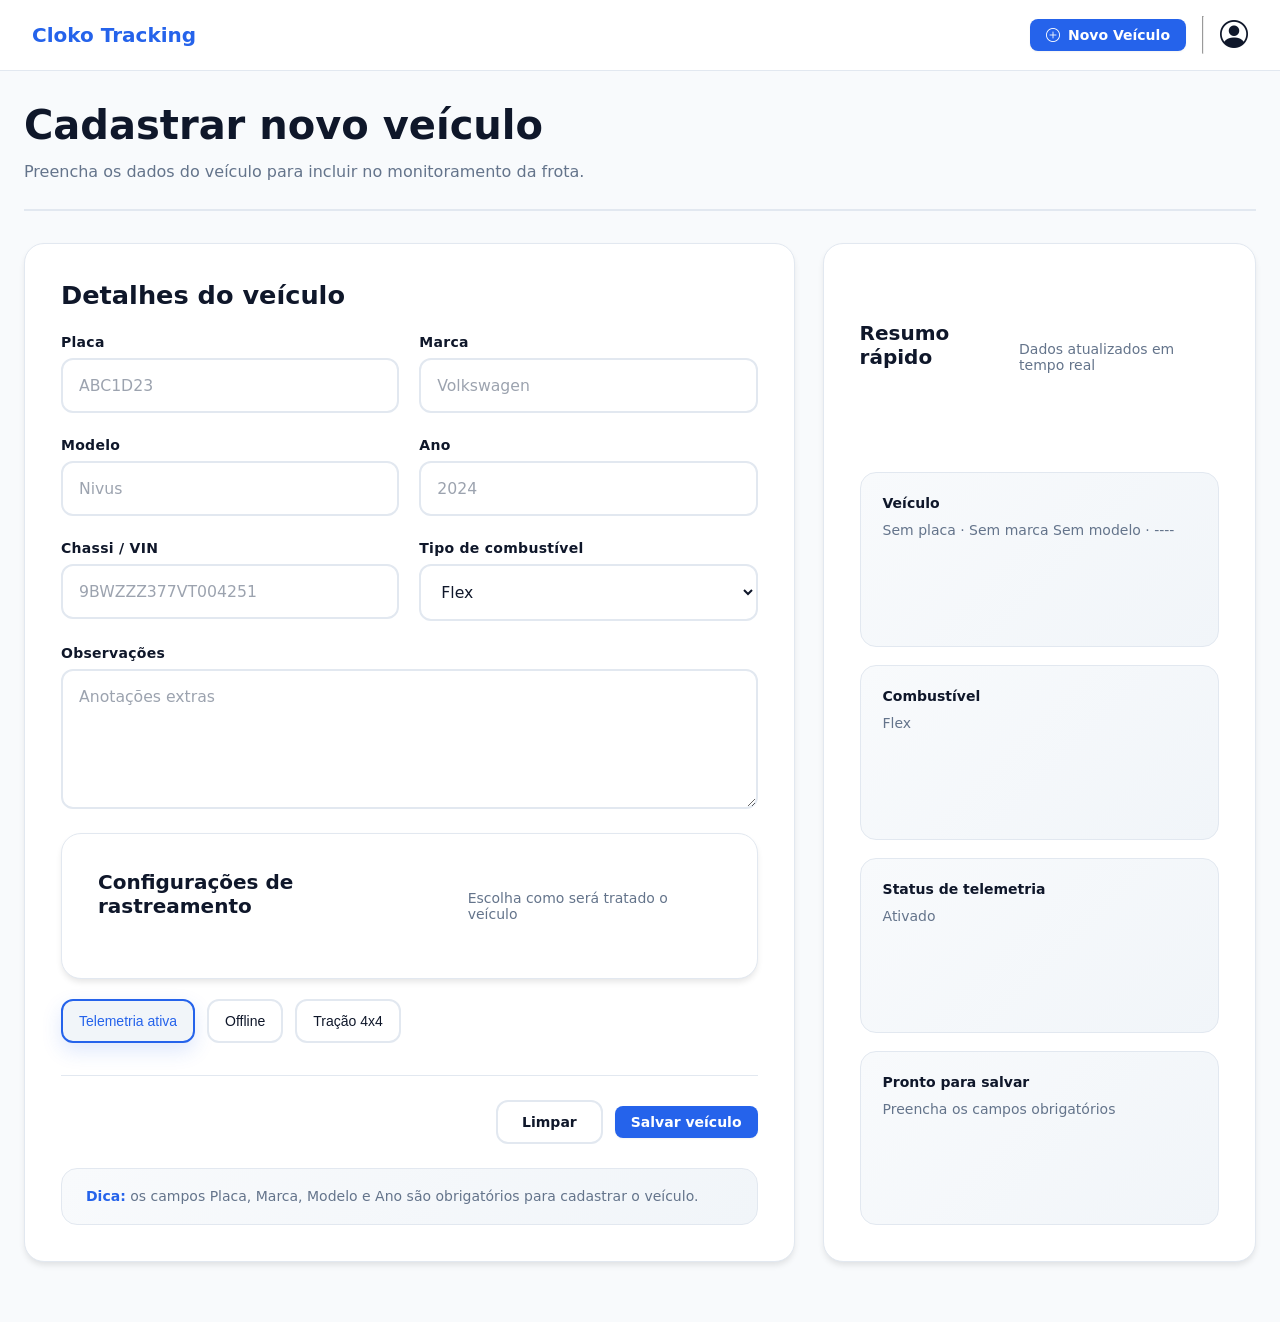
==== commit 0c91dff1: "feat: link cadastro veículo as outras páginas" ====
--- a/cadastro-veiculo.html
+++ b/cadastro-veiculo.html
@@ -19,10 +19,10 @@
                 <h1>Cloko Tracking</h1>
             </a>
             <div class="navbar-tools">
-                <button class="btn btn btn-primary">
+                <a class="btn btn-primary" href="./cadastro-veiculo.html">
                     <i class="bi bi-plus-circle"></i>
                     Novo Veículo
-                </button>
+                </a>
                 <hr>
                 <div>
                     <a class="navbar-profile-link" href="./config.html">
--- a/static/css/base.css
+++ b/static/css/base.css
@@ -29,6 +29,7 @@
     display: inline-flex;
     align-items: center;
     gap: var(--space-2);
+    text-decoration: none;
 }
 
 .btn-primary {
--- a/cadastro-veiculo.css
+++ b/cadastro-veiculo.css
@@ -245,21 +245,6 @@
     background: var(--bg-app);
 }
 
-.btn-primary {
-    background: var(--color-primary);
-    color: var(--text-inverse);
-    border-radius: var(--border-radius-lg);
-    padding: var(--space-3) var(--space-6);
-    font-weight: 600;
-    cursor: pointer;
-    transition: all 0.3s ease;
-}
-
-.btn-primary:hover {
-    background: var(--color-primary-hover);
-    box-shadow: 0 12px 32px rgba(37, 99, 235, 0.25);
-}
-
 .help-note {
     margin-top: var(--space-6);
     padding: var(--space-4) var(--space-6);
